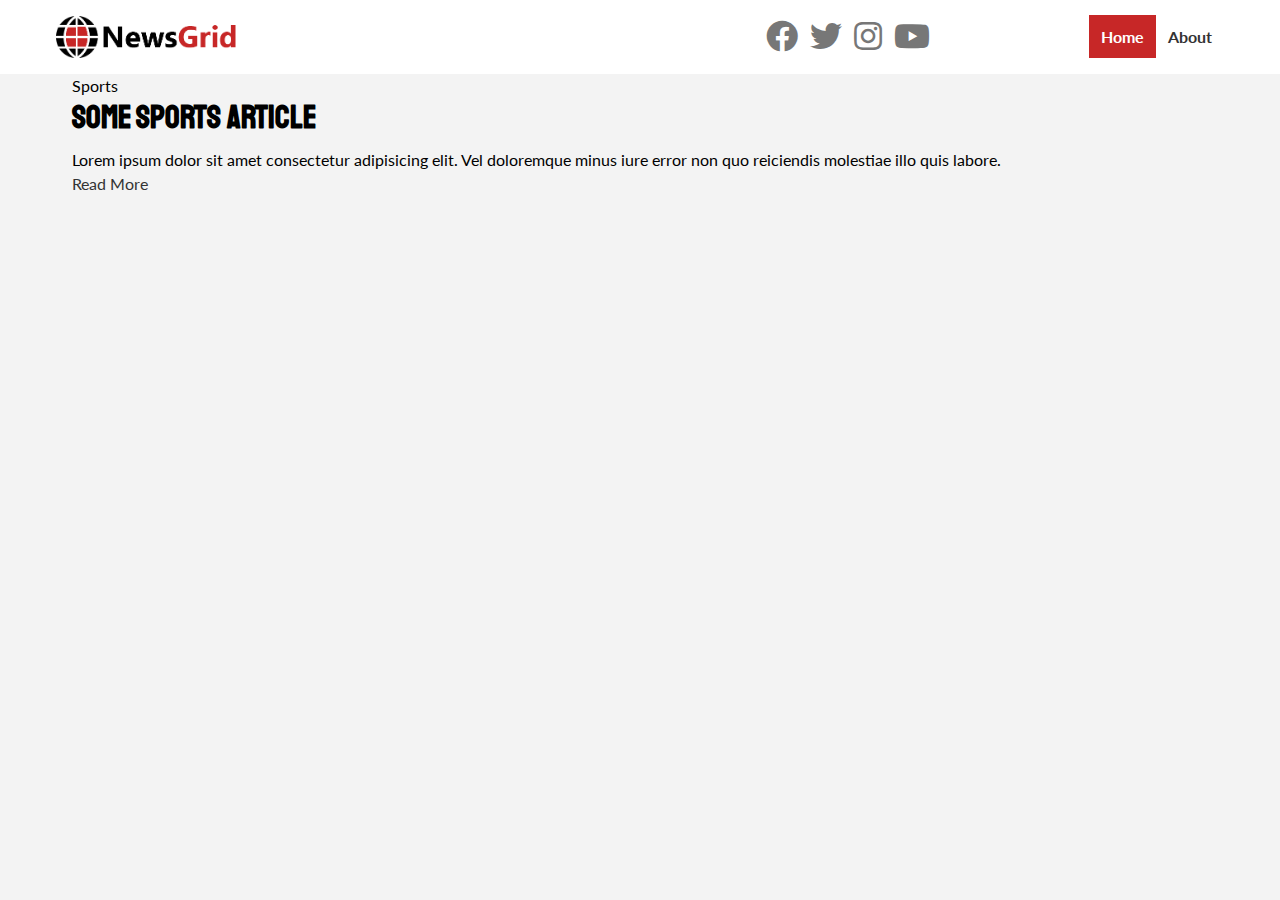
==== index.html @ 65a4193a "added markup for showcase" ====
<!DOCTYPE html>
<html lang="en">
<head>
    <meta charset="UTF-8">
    <meta name="viewport" content="width=device-width, initial-scale=1.0">
    <link rel="stylesheet" href="https://cdnjs.cloudflare.com/ajax/libs/font-awesome/5.13.1/css/all.min.css">
    <link href="https://fonts.googleapis.com/css2?family=Lato&family=Staatliches&display=swap" rel="stylesheet">
    <link rel="stylesheet" href="./styles/styles.css">
    <link rel="stylesheet" media="screen and (max-widt:768px)" href="./styles/mobile.css">
    <link rel="shortcut icon" type="image/x-icon" href="favicon.ico">
    <title>NewsGrid | Best News</title>
</head>
<body>
    <nav id="main-nav">
        <div class="container">
            <img src="images/logo.png" alt="NewsGridLogo" class="logo">
            <div class="social">
                <a href="htttps://facebook.com" target="_blank"><i class="fab fa-facebook fa-2x"></i></a>
                <a href="htttps://facebook.com" target="_blank"><i class="fab fa-twitter fa-2x"></i></a>
                <a href="htttps://facebook.com" target="_blank"><i class="fab fa-instagram fa-2x"></i></a>
                <a href="htttps://facebook.com" target="_blank"><i class="fab fa-youtube fa-2x"></i></a>

            </div>
            <ul>
                <li><a href="index.html" class="current">Home</a></li>
                <li><a href="about.html" >About</a></li>
            </ul>
        </div>

    </nav>
    
    <!-- Showcase -->
    <header id="showcase">
        <div class="container">
            <div class="showcase-container">
                <div class="showcase-content">
                    <div class="category category-sports">Sports</div>
                    <h1>Some Sports Article</h1>
                    <p>Lorem ipsum dolor sit amet consectetur adipisicing elit. Vel doloremque minus iure error non quo reiciendis molestiae illo quis labore.</p>
                    <a href="article.html" class="btn btn-primary">Read More</a>
                </div>
            </div>
        </div>
    </header>
</body>
</html>
---- styles/styles.css ----
:root{
    --primary-color: #c72727;
    --secondary-color: #f99500;
    --light-color: #f3f3f3;
    --dark-color: #333;
    --max-width: 1200px;
}

.category{
    --sports-color: #f99500;
    --ent-color: #a66bb3;
    --tech-color: #009cff;
}

*{
    margin: 0;
    padding: 0;
    box-sizing: border-box;

}

body{
    font-family: 'Lato', sans-serif;
    line-height: 1.5;
    background: var(--light-color);
}

a{
    color: #333;
    text-decoration: none;
}

ul{
    list-style: none;
}

img{
    width: 100%;
}

h1,h2,h3,h4,h5,h6{
    font-family: 'Staatliches', cursive;
    margin-bottom: 0.55rem;
    line-height: 1.3;
}

/* Utilities */

.container{
    max-width: var(--max-width);
    margin: auto;
    padding: 0 2rem;
    overflow: hidden;
}

/* nav */
#main-nav{
    background: #fff;
    position: sticky;
    top: 0;
    z-index: 2;
}

#main-nav .container{
    display: grid;
    grid-template-columns: 6fr 3fr 2fr;
    padding: 1rem;
    align-items: center;
}

/* making logo smaller */
#main-nav .logo{
    width: 180px;
}

#main-nav ul{
    justify-self: end;
    display: flex;
}

#main-nav ul li a{
    padding: 0.75rem;
    font-weight: bold;
}

#main-nav ul li a.current{
    background: var(--primary-color);
    color: #fff;
}

#main-nav ul li a:hover{
    background: var(--light-color);
    color: var(--dark-color);
}

#main-nav .social{
    justify-self: center;
}

#main-nav .social i{
    color:#777;
    margin-right: 0.5rem;
}
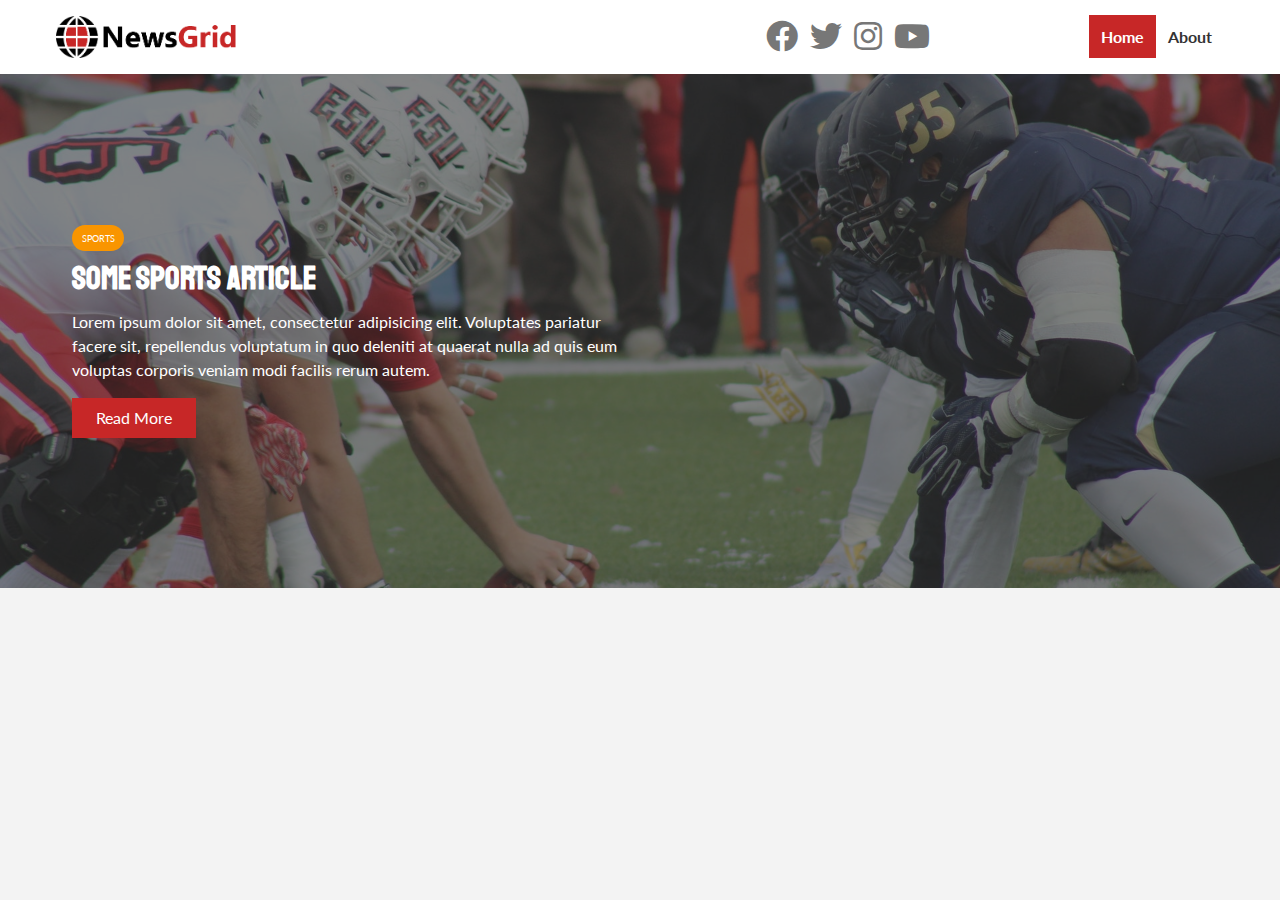
==== commit bc819418: "added styles for showcase" ====
--- a/index.html
+++ b/index.html
@@ -36,7 +36,7 @@
                 <div class="showcase-content">
                     <div class="category category-sports">Sports</div>
                     <h1>Some Sports Article</h1>
-                    <p>Lorem ipsum dolor sit amet consectetur adipisicing elit. Vel doloremque minus iure error non quo reiciendis molestiae illo quis labore.</p>
+                    <p>Lorem ipsum dolor sit amet, consectetur adipisicing elit. Voluptates pariatur facere sit, repellendus voluptatum in quo deleniti at quaerat nulla ad quis eum voluptas corporis veniam modi facilis rerum autem.</p>
                     <a href="article.html" class="btn btn-primary">Read More</a>
                 </div>
             </div>
--- a/styles/styles.css
+++ b/styles/styles.css
@@ -53,6 +53,53 @@
     overflow: hidden;
 }
 
+.category{
+    display: inline-block;
+    color: white;
+    font-size: 0.55rem;
+    text-transform: uppercase;
+    padding: 0.4rem 0.6rem;
+    border-radius: 15px;
+    margin-bottom: 0.5rem;
+}
+
+.category-sports{
+    background: var(--sports-color);
+}
+
+
+.category-ent{
+    background: var(--ent-color);
+}
+
+.category-tech{
+    background: var(--tech-color);
+}
+
+
+.btn{
+    display: inline-block;
+    border: none;
+    background: var(--dark-color);
+    color: #fff;
+    padding: 0.5rem 1.5rem;
+
+}
+
+.btn-light{ background: var(--light-color);}
+.btn-primary{ background: var(--primary-color);}
+.btn-secondary{ background: var(--secondary-color);}
+
+.btn:hover{
+    opacity: 0.8;
+}
+
+.btn-block{
+    display: block;
+    width: 100%;
+    text-align: center;
+}
+
 /* nav */
 #main-nav{
     background: #fff;
@@ -67,6 +114,7 @@
     padding: 1rem;
     align-items: center;
 }
+
 
 /* making logo smaller */
 #main-nav .logo{
@@ -100,4 +148,41 @@
 #main-nav .social i{
     color:#777;
     margin-right: 0.5rem;
-}+}
+
+/* Showcase */
+#showcase{
+    color: #fff;
+    background: #333;
+    padding: 2rem;
+    position: relative;
+
+}
+
+#showcase:before{
+    content: '';
+    background: url('../images/featured.jpg') no-repeat center center/cover;
+    position: absolute;
+    top: 0;
+    left: 0;
+    width: 100%;
+    height: 100%;
+    opacity: 0.4;
+}
+
+#showcase .showcase-container{
+    display: grid;
+    grid-template-columns: repeat(2,1fr);
+    justify-content: center;
+    align-items: center;
+    height: 50vh;
+}
+/* Remove text transparency */
+#showcase .showcase-content{
+    z-index: 1;
+}
+
+#showcase .showcase-content p{
+    margin-bottom: 1rem;
+}
+
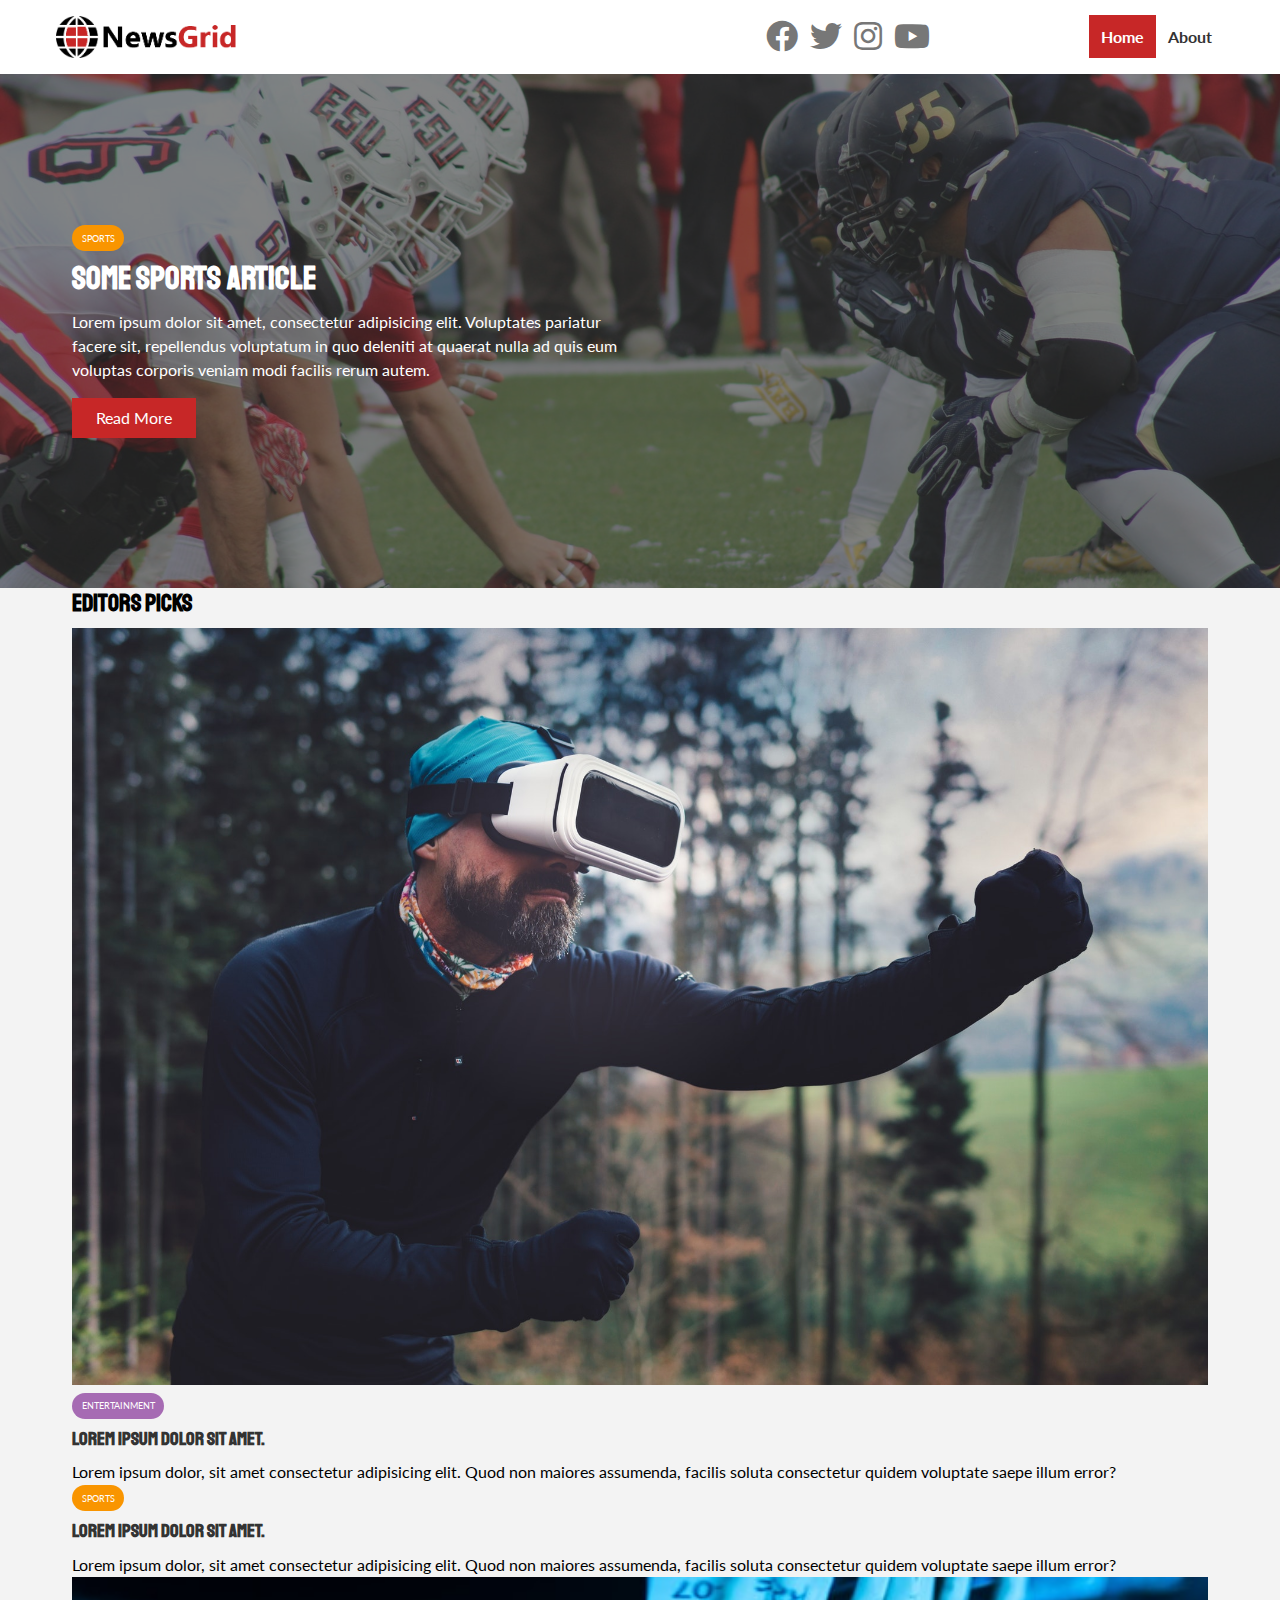
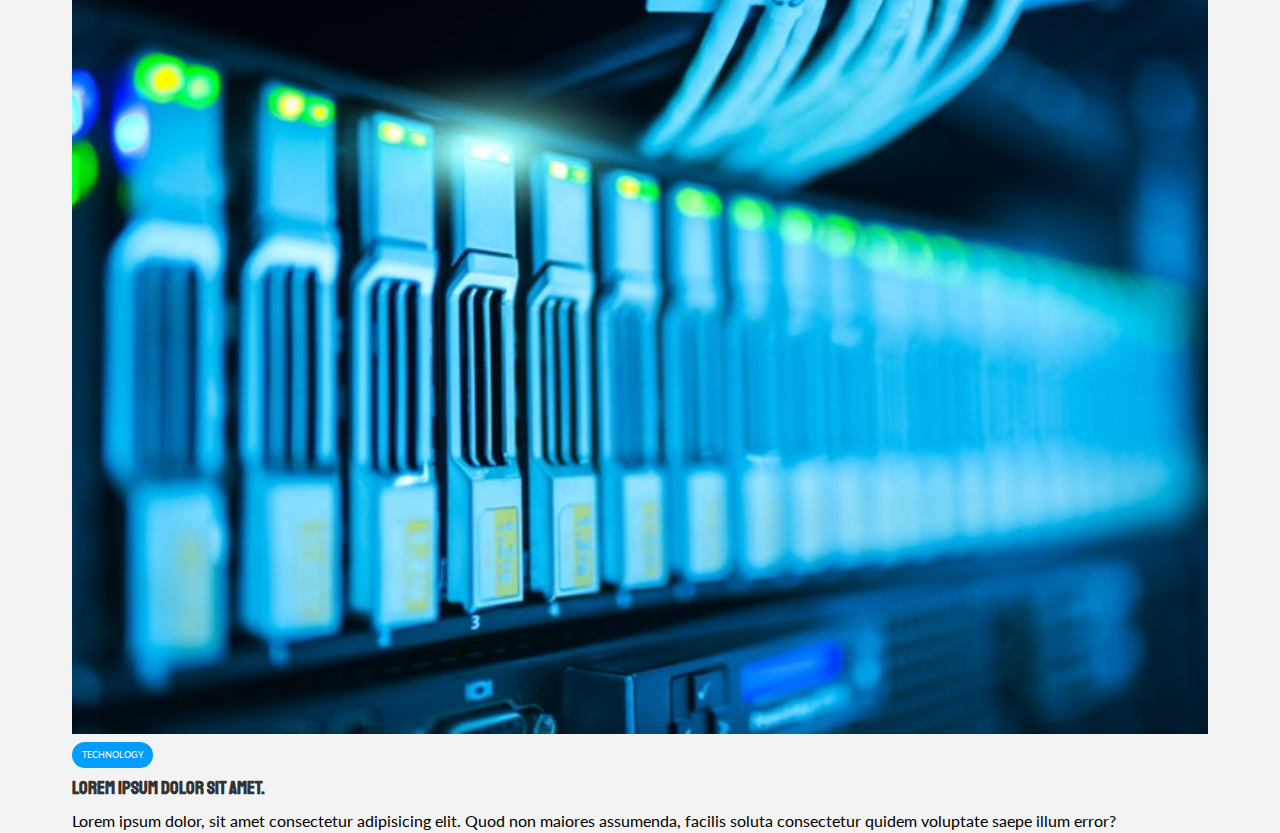
==== commit ffa4cb6f: "Three articles on the index page" ====
--- a/index.html
+++ b/index.html
@@ -42,5 +42,42 @@
             </div>
         </div>
     </header>
+    <!-- Home Articles -->
+    <section id="home-articles" class="py-2">
+        <div class="container">
+            <h2>Editors Picks</h2>
+            <div class="articles-container">
+                <article class="card">
+                    <img src="images/articles/ent1.jpg" alt="">
+                    <div>
+                        <div class="category category-ent">Entertainment</div>
+                            <h3>
+                                <a href="article.html">Lorem ipsum dolor sit amet.</a>
+                            </h3>
+                            <p>Lorem ipsum dolor, sit amet consectetur adipisicing elit. Quod non maiores assumenda, facilis soluta consectetur quidem voluptate saepe illum error?</p>
+                    </div>
+                <!-- Article 2 -->
+                </article>
+                <article class="card">
+                        <div class="category category-sports">Sports</div>
+                            <h3>
+                                <a href="article.html">Lorem ipsum dolor sit amet.</a>
+                            </h3>
+                            <p>Lorem ipsum dolor, sit amet consectetur adipisicing elit. Quod non maiores assumenda, facilis soluta consectetur quidem voluptate saepe illum error?</p>
+                </article>
+                <!-- Article 3 -->
+                </article>
+                <article class="card">
+                        <img src="images/articles/tech1.jpg" alt="">
+                        <div class="category category-tech">Technology</div>
+                            <h3>
+                                <a href="article.html">Lorem ipsum dolor sit amet.</a>
+                            </h3>
+                            <p>Lorem ipsum dolor, sit amet consectetur adipisicing elit. Quod non maiores assumenda, facilis soluta consectetur quidem voluptate saepe illum error?</p>
+                </article>
+                
+            </div>
+        </div>
+    </section>
 </body>
 </html>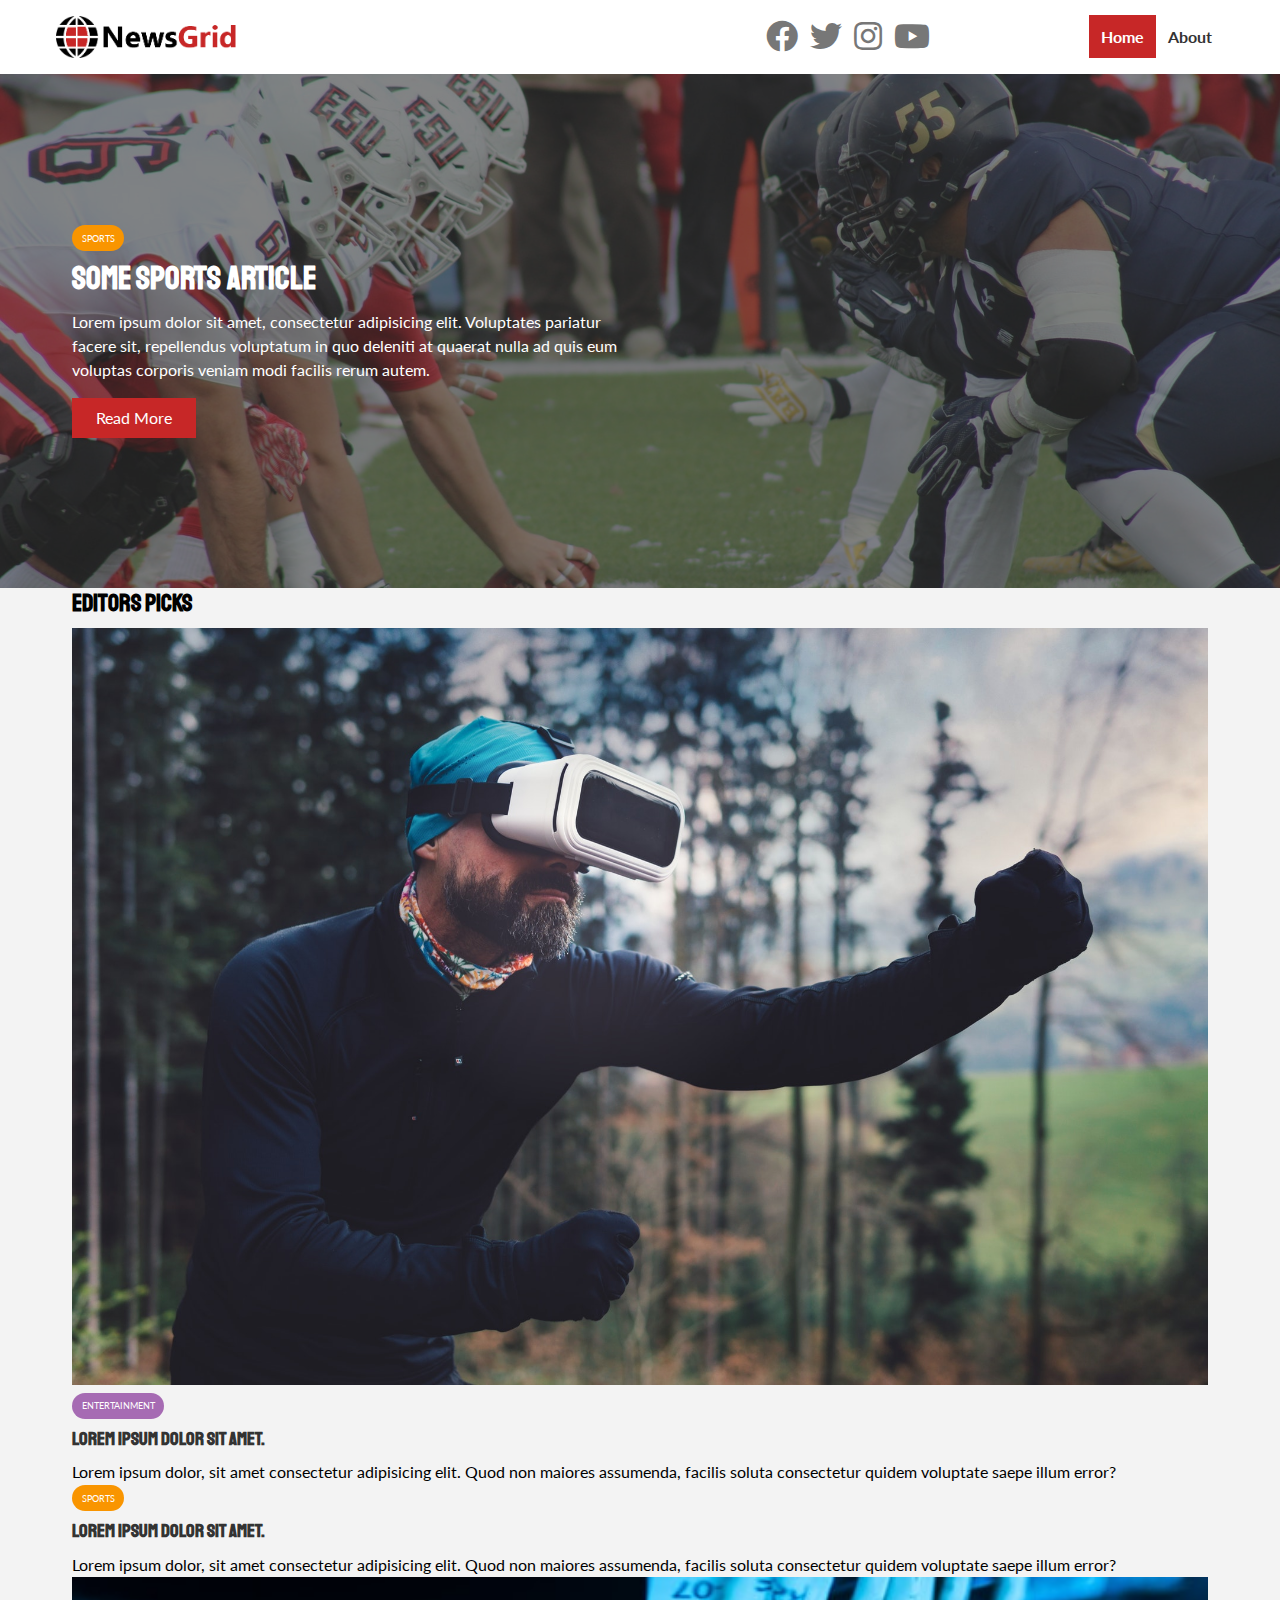
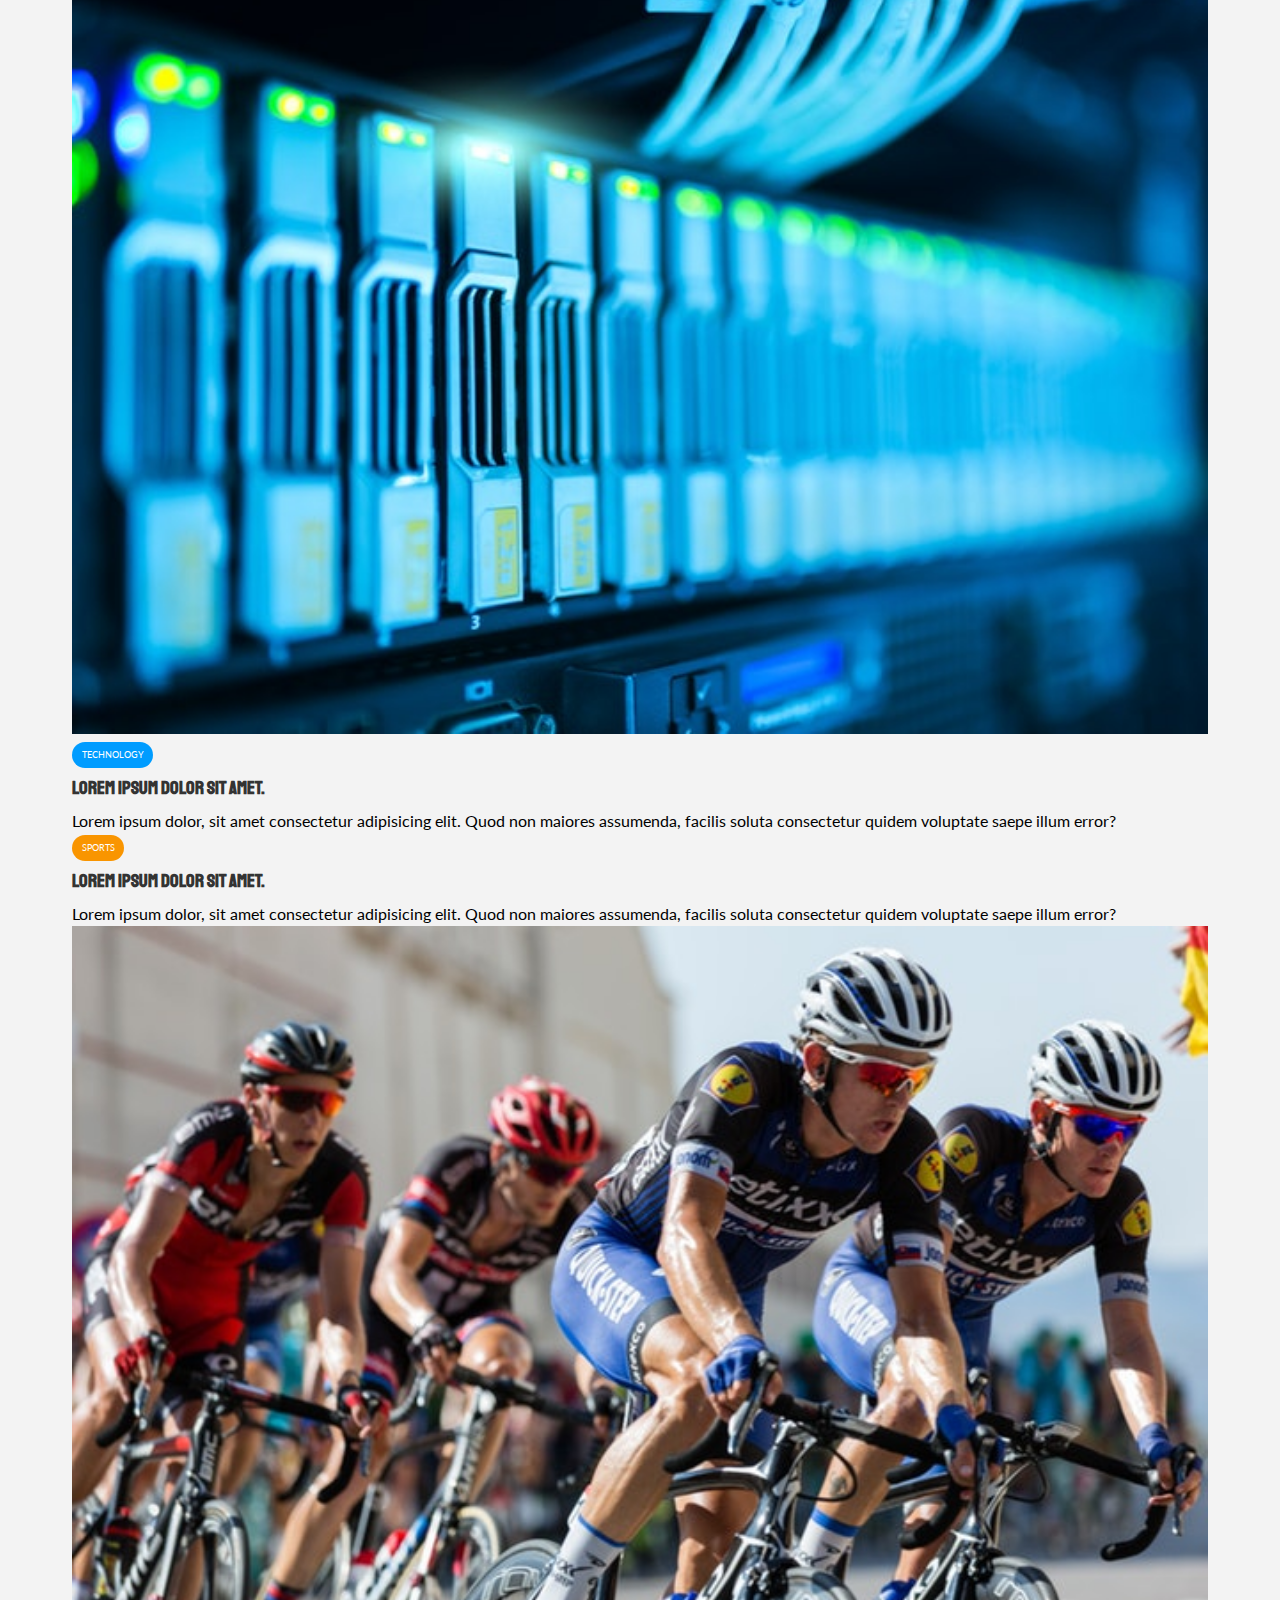
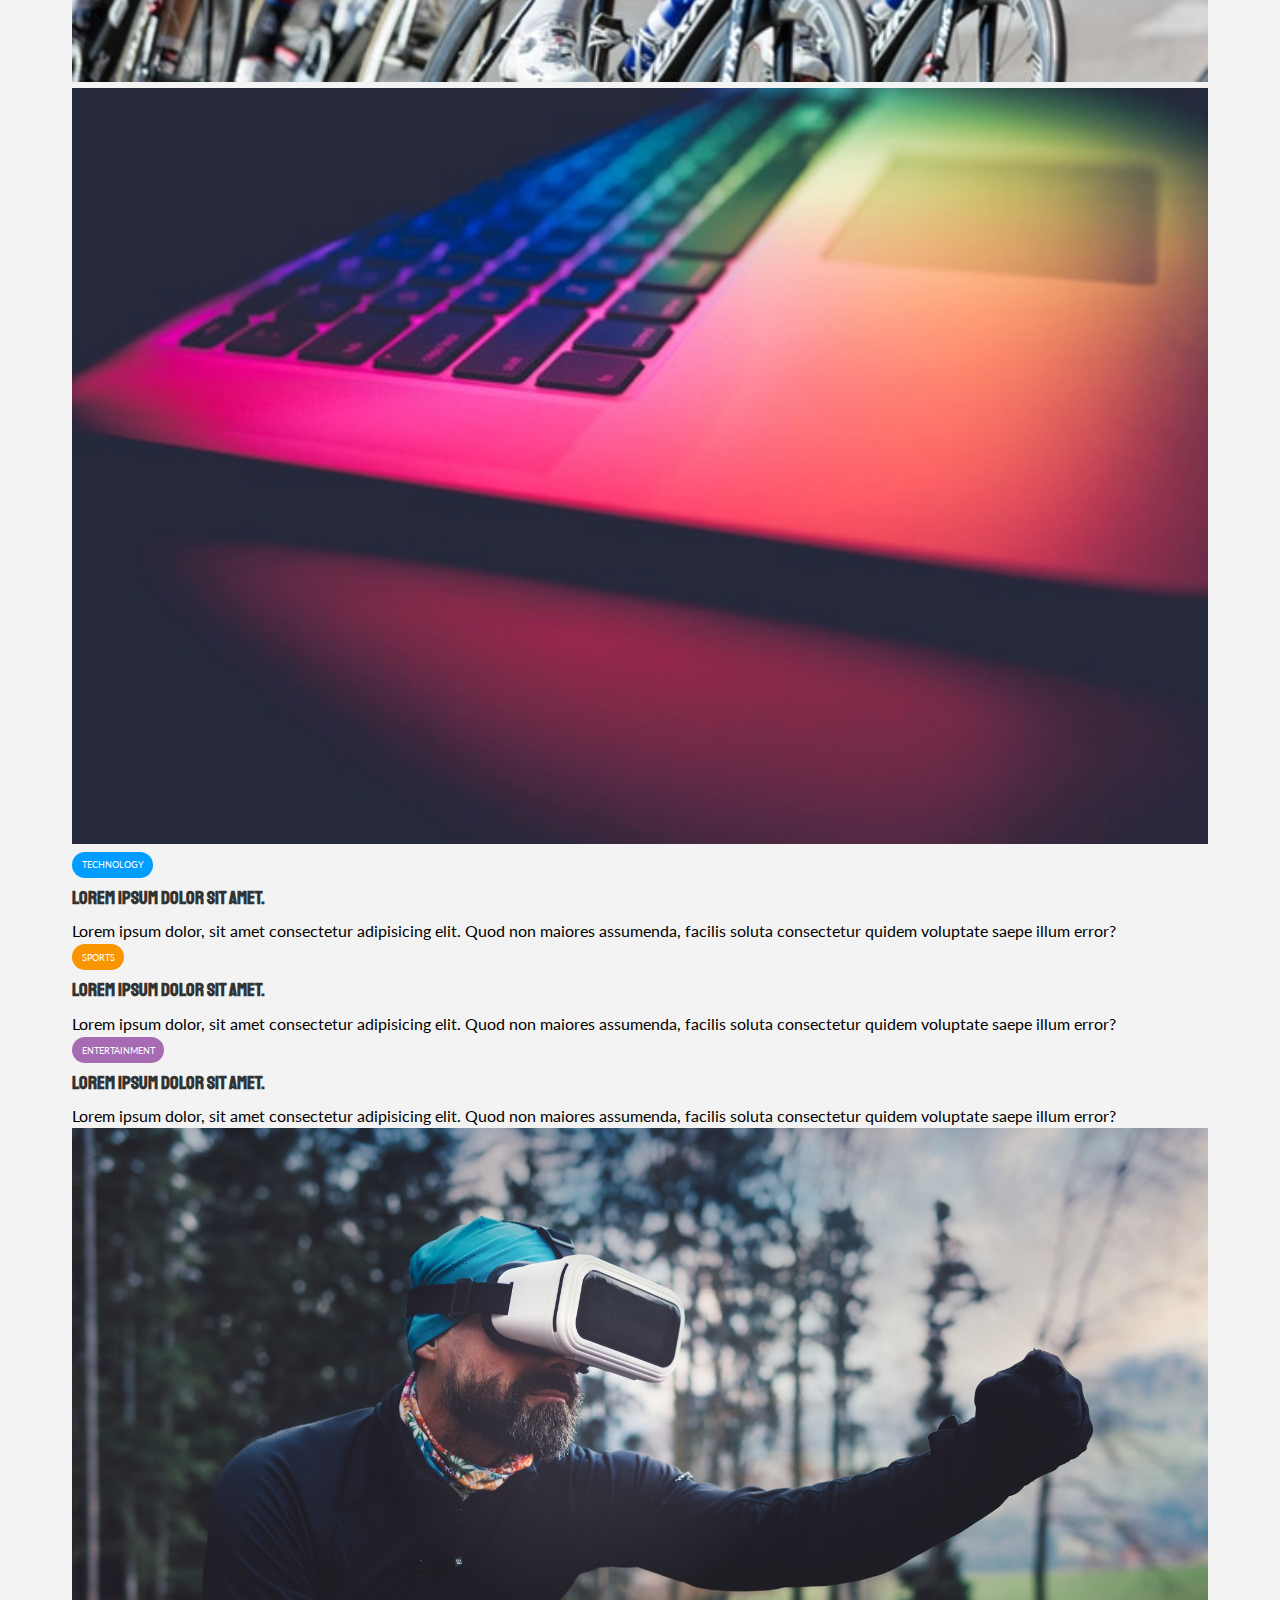
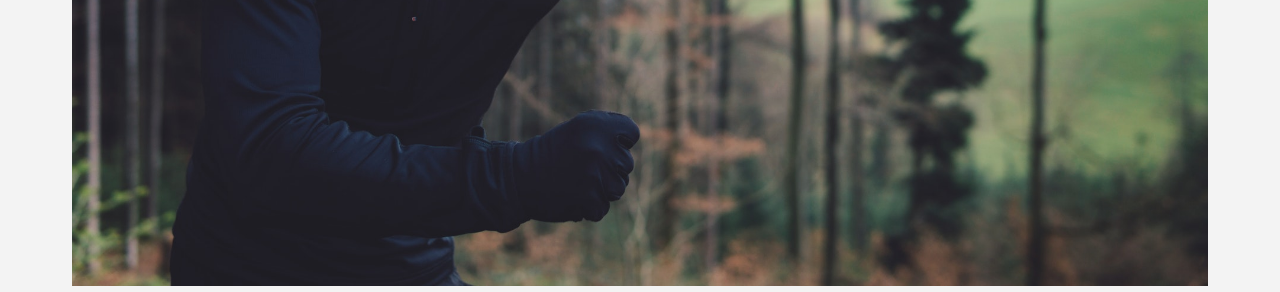
==== commit 36b0762b: "Four articles more on the index page" ====
--- a/index.html
+++ b/index.html
@@ -56,8 +56,8 @@
                             </h3>
                             <p>Lorem ipsum dolor, sit amet consectetur adipisicing elit. Quod non maiores assumenda, facilis soluta consectetur quidem voluptate saepe illum error?</p>
                     </div>
+                </article>
                 <!-- Article 2 -->
-                </article>
                 <article class="card">
                         <div class="category category-sports">Sports</div>
                             <h3>
@@ -75,7 +75,45 @@
                             </h3>
                             <p>Lorem ipsum dolor, sit amet consectetur adipisicing elit. Quod non maiores assumenda, facilis soluta consectetur quidem voluptate saepe illum error?</p>
                 </article>
-                
+                <!-- Article 4 -->
+                </article>
+                <article class="card">
+                        <div class="category category-sports">Sports</div>
+                            <h3>
+                                <a href="article.html">Lorem ipsum dolor sit amet.</a>
+                            </h3>
+                            <p>Lorem ipsum dolor, sit amet consectetur adipisicing elit. Quod non maiores assumenda, facilis soluta consectetur quidem voluptate saepe illum error?</p>
+                        <img src="images/articles/sports1.jpg" alt="">
+                </article>
+                <!-- Article 5 -->
+            </article>
+            <article class="card">
+                    <img src="images/articles/tech2.jpg" alt="">
+                    <div class="category category-tech">Technology</div>
+                        <h3>
+                            <a href="article.html">Lorem ipsum dolor sit amet.</a>
+                        </h3>
+                        <p>Lorem ipsum dolor, sit amet consectetur adipisicing elit. Quod non maiores assumenda, facilis soluta consectetur quidem voluptate saepe illum error?</p>
+            </article>
+            <!-- Article 6 -->
+            <article class="card">
+                <div class="category category-sports">Sports</div>
+                    <h3>
+                        <a href="article.html">Lorem ipsum dolor sit amet.</a>
+                    </h3>
+                    <p>Lorem ipsum dolor, sit amet consectetur adipisicing elit. Quod non maiores assumenda, facilis soluta consectetur quidem voluptate saepe illum error?</p>
+            </article>
+            <!-- Article 7 -->
+            <article class="card">
+                <div>
+                    <div class="category category-ent">Entertainment</div>
+                        <h3>
+                            <a href="article.html">Lorem ipsum dolor sit amet.</a>
+                        </h3>
+                        <p>Lorem ipsum dolor, sit amet consectetur adipisicing elit. Quod non maiores assumenda, facilis soluta consectetur quidem voluptate saepe illum error?</p>
+                </div>
+                <img src="images/articles/ent1.jpg" alt="">
+            </article>
             </div>
         </div>
     </section>
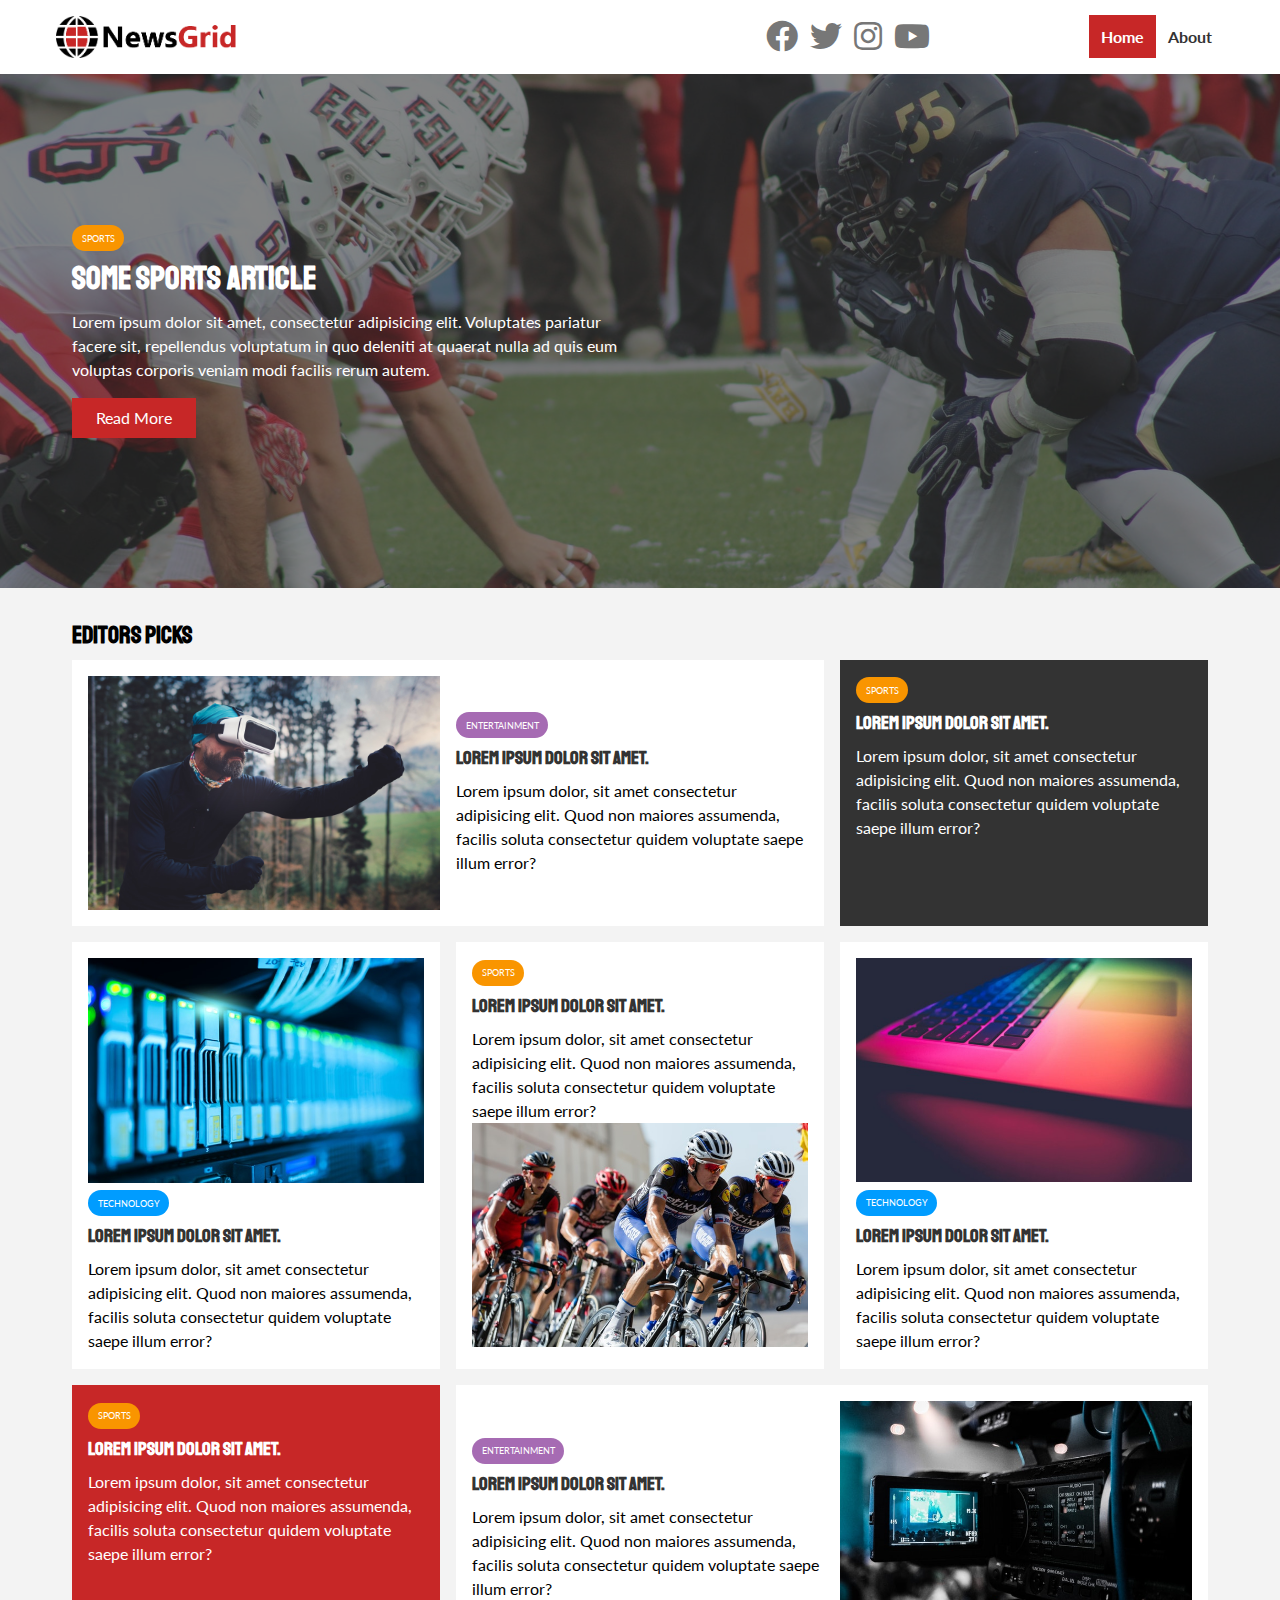
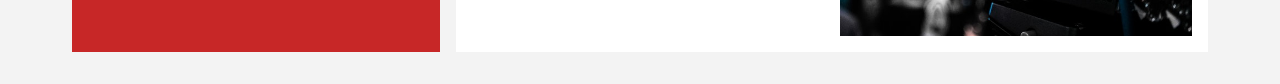
==== commit 5d1b3a88: "Added styles for articles" ====
--- a/index.html
+++ b/index.html
@@ -58,7 +58,7 @@
                     </div>
                 </article>
                 <!-- Article 2 -->
-                <article class="card">
+                <article class="card bg-dark ">
                         <div class="category category-sports">Sports</div>
                             <h3>
                                 <a href="article.html">Lorem ipsum dolor sit amet.</a>
@@ -96,7 +96,7 @@
                         <p>Lorem ipsum dolor, sit amet consectetur adipisicing elit. Quod non maiores assumenda, facilis soluta consectetur quidem voluptate saepe illum error?</p>
             </article>
             <!-- Article 6 -->
-            <article class="card">
+            <article class="card bg-primary" >
                 <div class="category category-sports">Sports</div>
                     <h3>
                         <a href="article.html">Lorem ipsum dolor sit amet.</a>
@@ -112,7 +112,7 @@
                         </h3>
                         <p>Lorem ipsum dolor, sit amet consectetur adipisicing elit. Quod non maiores assumenda, facilis soluta consectetur quidem voluptate saepe illum error?</p>
                 </div>
-                <img src="images/articles/ent1.jpg" alt="">
+                <img src="images/articles/ent2.jpg" alt="">
             </article>
             </div>
         </div>
--- a/styles/styles.css
+++ b/styles/styles.css
@@ -99,6 +99,45 @@
     width: 100%;
     text-align: center;
 }
+
+.card{
+    background: #fff;
+    padding: 1rem;
+}
+
+.bg-dark{
+    background: var(--dark-color);
+    color: #fff;
+}
+.bg-primary{
+    background: var(--primary-color);
+    color: #fff;
+}
+.bg-secondary{
+    background: var(--secondary-color);
+    color: #fff;
+}
+
+.bg-dark h1,
+.bg-dark h2,
+.bg-dark h3,
+.bg-dark a,
+.bg-primary h1,
+.bg-primary h2,
+.bg-primary h3,
+.bg-primary a,
+.bg-secondary h1,
+.bg-secondary h2,
+.bg-secondary h3,
+.bg-secondary a
+{color: #fff;}
+
+.py-1{padding: 1.5rem 0;}
+.py-2{padding: 2rem 0;}
+.py-3{padding: 3rem 0;}
+.p-1{padding: 1.5rem;}
+.p-2{padding: 2rem;}
+.p-3{padding: 3rem;}
 
 /* nav */
 #main-nav{
@@ -186,3 +225,23 @@
     margin-bottom: 1rem;
 }
 
+/* Home Articles*/
+#home-articles .articles-container{
+    display: grid;
+    grid-template-columns: repeat(3,1fr);
+    grid-gap: 1rem;
+}
+
+#home-articles .articles-container > *:first-child,
+#home-articles .articles-container > *:last-child {
+    display: grid;
+    grid-template-columns: repeat(2,1fr);
+    grid-gap: 1rem;
+    align-items: center;
+    grid-column: 1/span 2;
+    
+}
+
+#home-articles .articles-container > *:last-child{
+    grid-column: 2/span 2;
+}
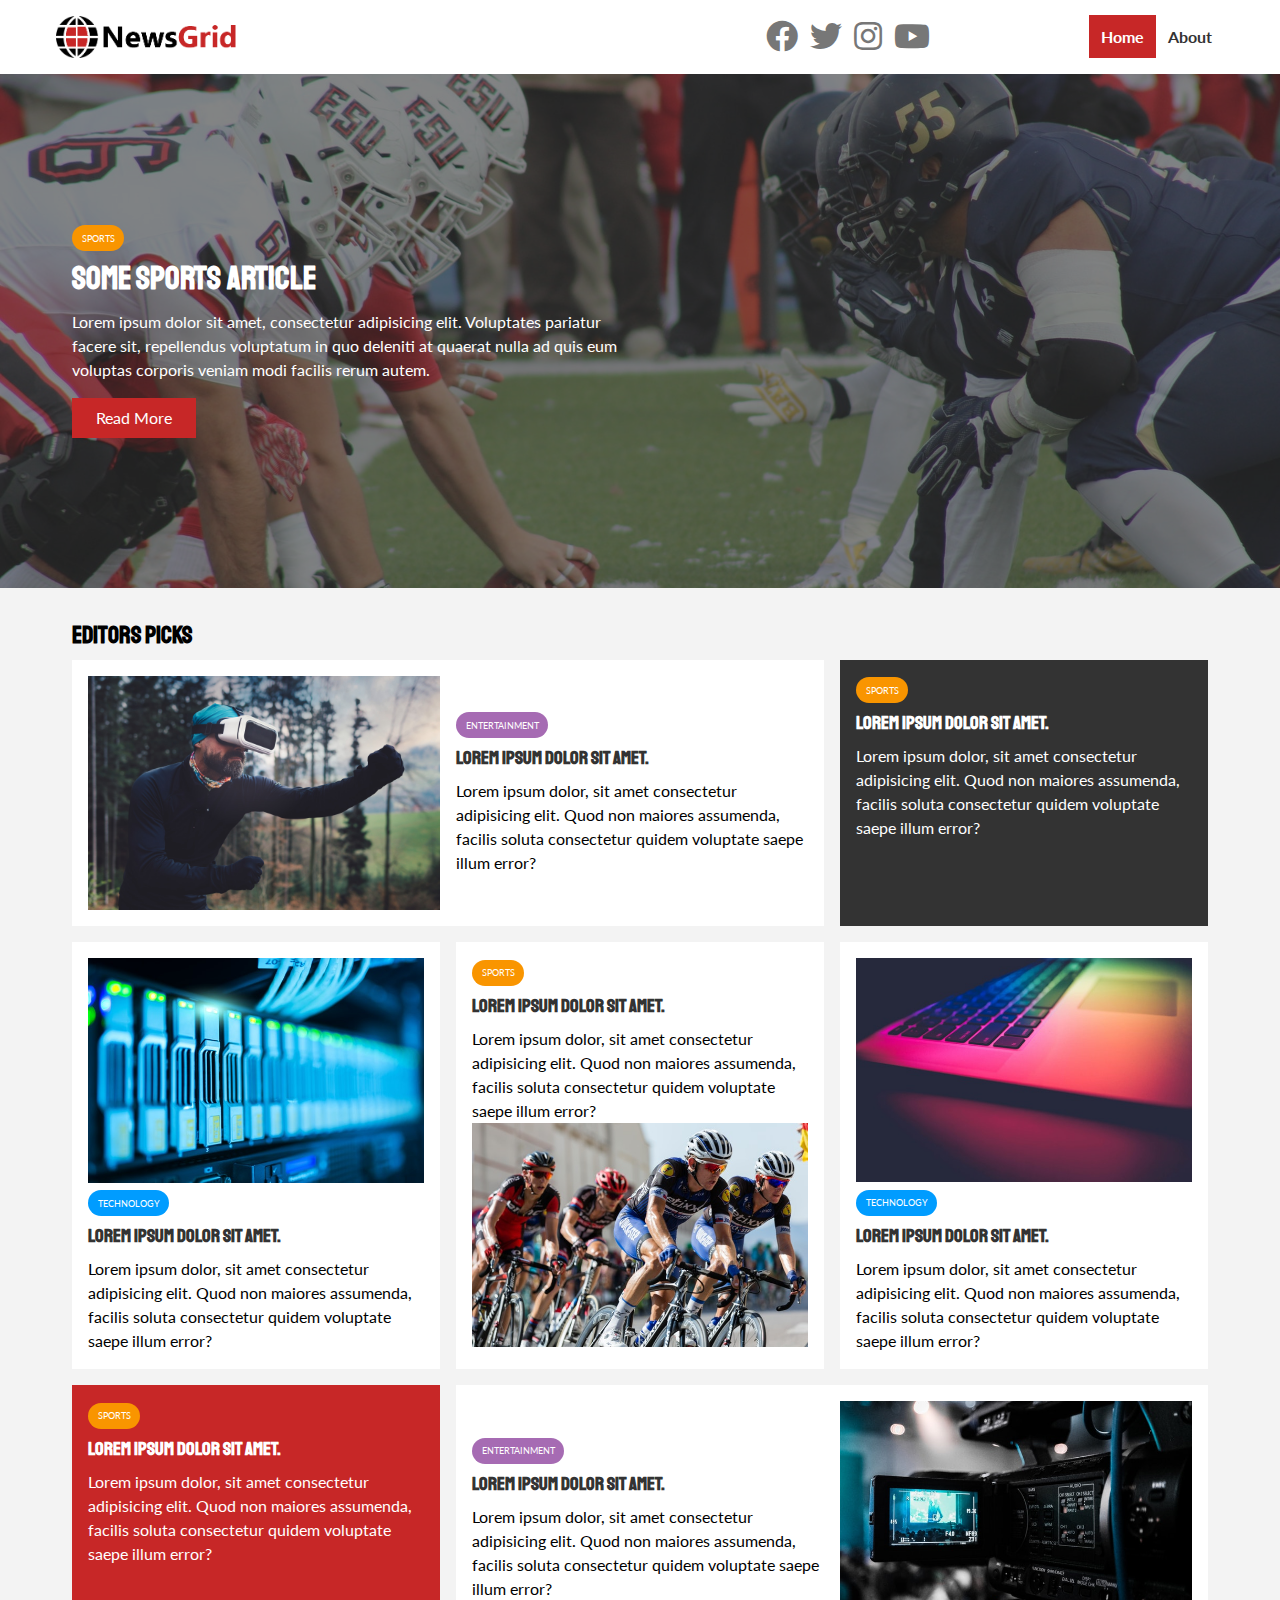
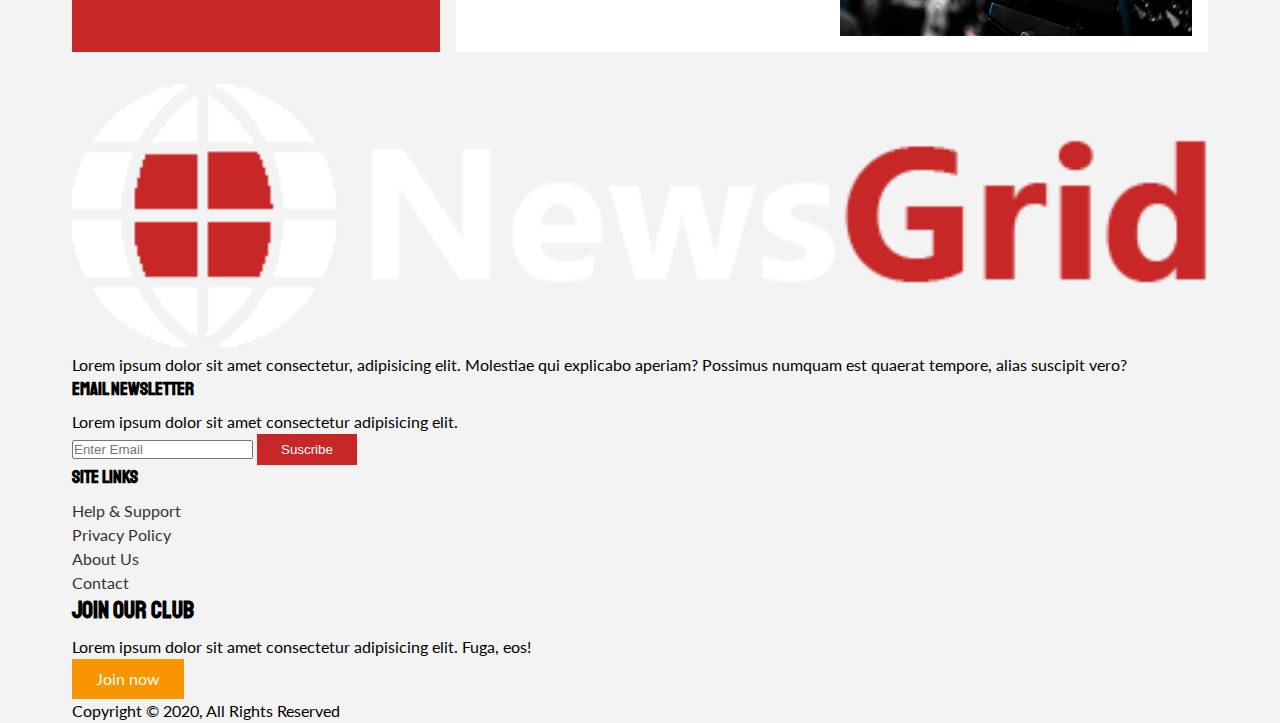
==== commit 34230fe8: "Added markup for footer" ====
--- a/index.html
+++ b/index.html
@@ -117,5 +117,42 @@
             </div>
         </div>
     </section>
+    <!-- Footer -->
+    <footer id="main-footer">
+        <div class="container footer-container">
+            <div>
+                <img src="images/logo_light.png" alt="news">
+                <p>Lorem ipsum dolor sit amet consectetur, adipisicing elit. Molestiae qui explicabo aperiam? Possimus numquam est quaerat tempore, alias suscipit vero?</p>
+
+            </div>
+            <div>
+                <h3>Email Newsletter</h3>
+                <p>Lorem ipsum dolor sit amet consectetur adipisicing elit.</p>
+                <form action="">
+                    <input type="email" placeholder="Enter Email">
+                    <input type="submit" value="Suscribe" class="btn btn-primary">
+                </form>
+            </div>
+            <div>
+                <h3>Site Links</h3>
+                <ul>
+                    <li><a href="#">Help & Support</a></li>
+                    <li><a href="#">Privacy Policy</a></li>
+                    <li><a href="#">About Us</a></li>
+                    <li><a href="#">Contact</a></li>
+                </ul>
+            </div>
+            <div>
+                <h2>Join Our Club</h2>
+                <p>Lorem ipsum dolor sit amet consectetur adipisicing elit. Fuga, eos!</p>
+                <a href="#" class="btn btn-secondary">Join now</a>
+            </div>
+            <div>
+                <p>
+                    Copyright © 2020, All Rights Reserved
+                </p>
+            </div>
+        </div>
+    </footer>
 </body>
 </html>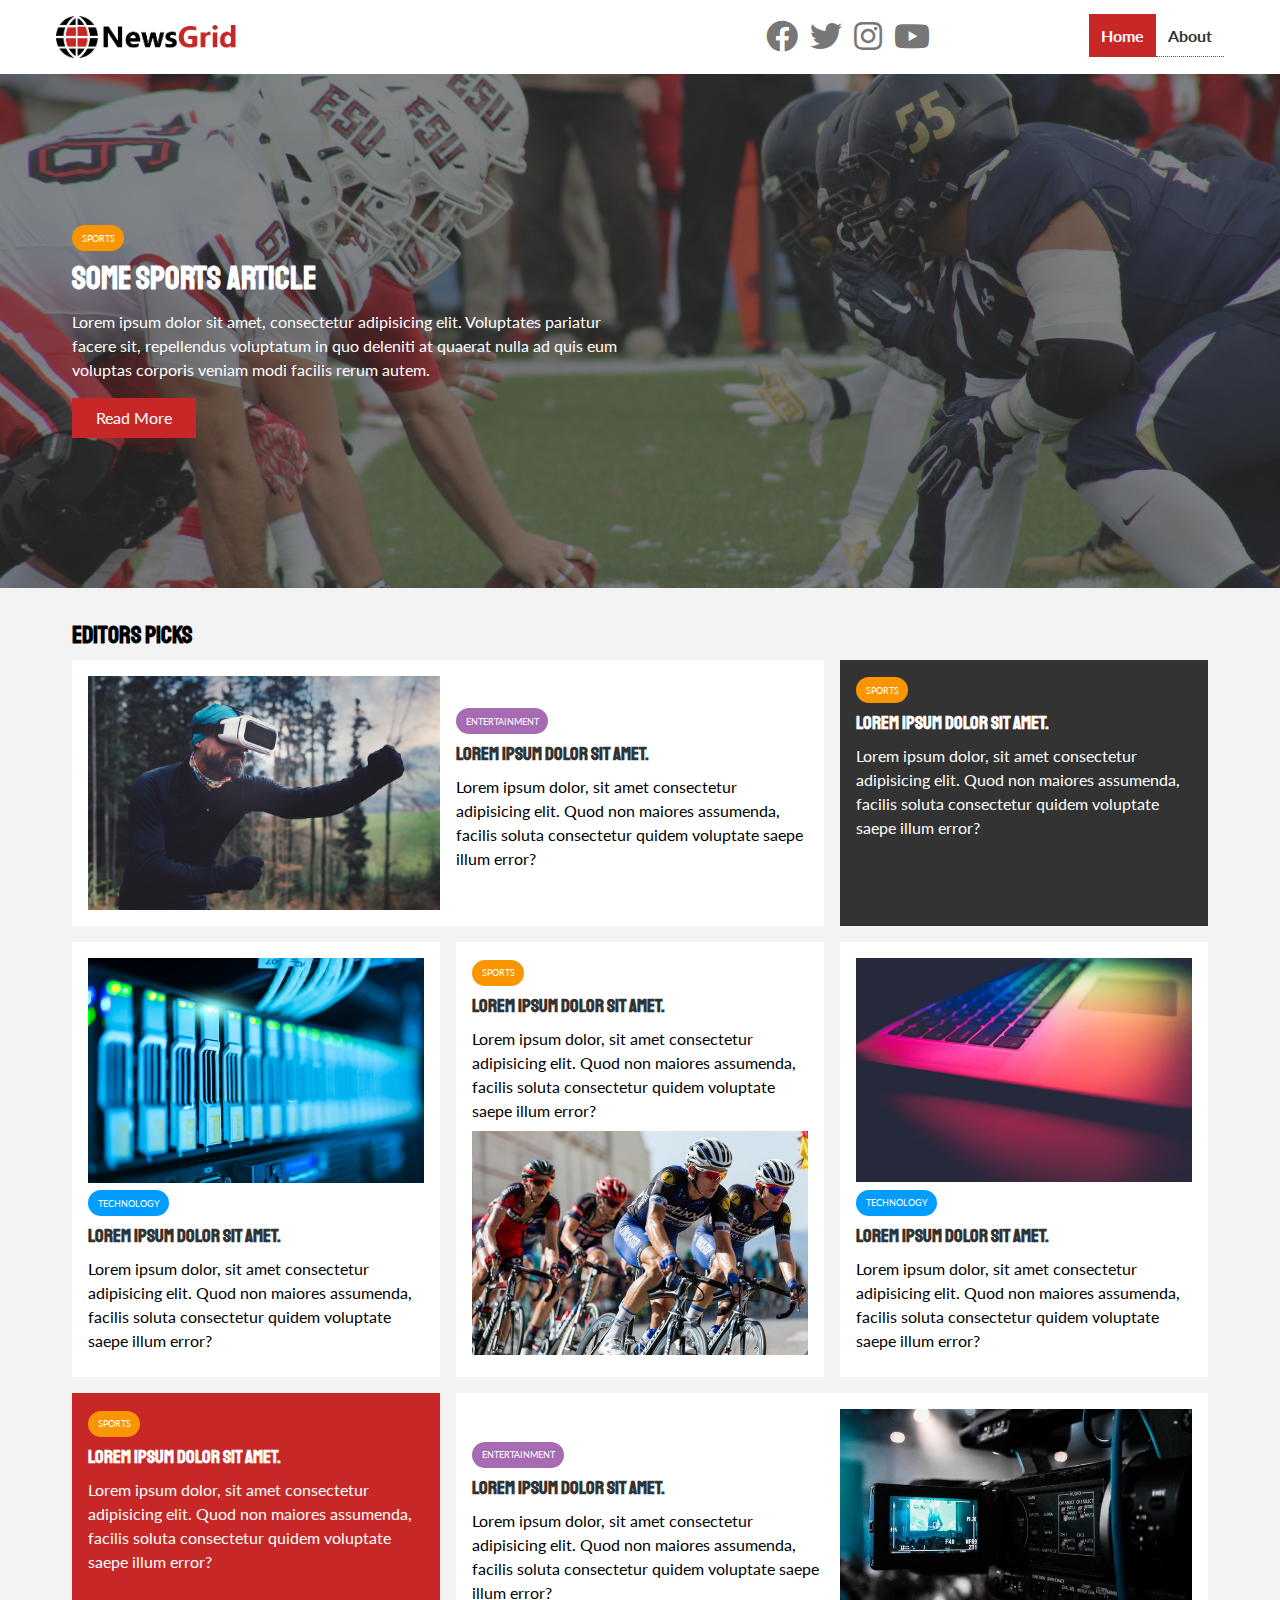
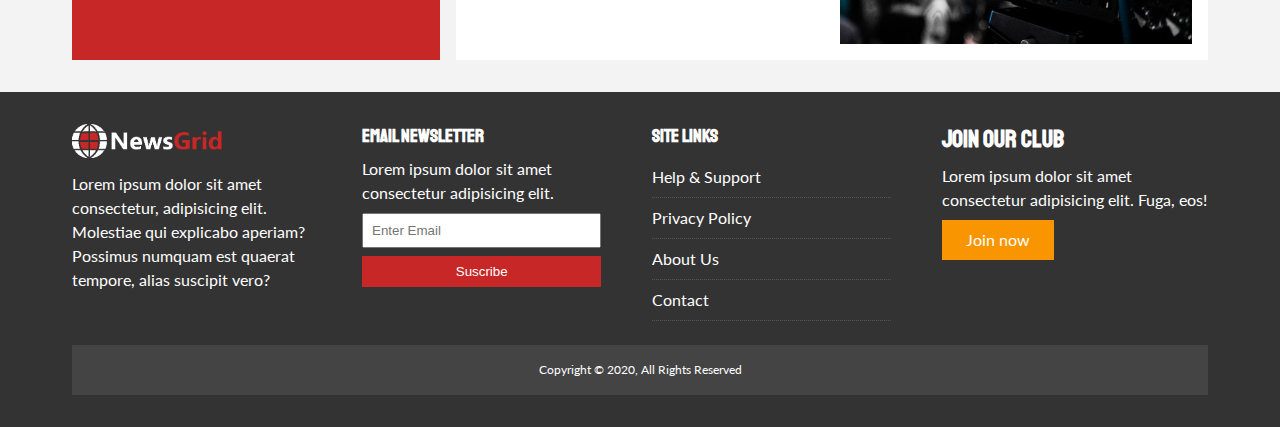
==== commit a063eade: "Added styles for form and site links" ====
--- a/index.html
+++ b/index.html
@@ -118,7 +118,7 @@
         </div>
     </section>
     <!-- Footer -->
-    <footer id="main-footer">
+    <footer id="main-footer" class="py-2">
         <div class="container footer-container">
             <div>
                 <img src="images/logo_light.png" alt="news">
--- a/styles/styles.css
+++ b/styles/styles.css
@@ -32,6 +32,10 @@
 
 ul{
     list-style: none;
+}
+
+p{
+    margin: 0.5rem 0;
 }
 
 img{
@@ -155,6 +159,16 @@
 }
 
 
+ul li{ 
+    padding: 0.5rem 0;
+    border-bottom: #555 dotted 1px;
+    width: 90%;
+}
+
+ul li a:hover{
+    color: var(--primary-color) !important;
+}
+
 /* making logo smaller */
 #main-nav .logo{
     width: 180px;
@@ -245,3 +259,42 @@
 #home-articles .articles-container > *:last-child{
     grid-column: 2/span 2;
 }
+
+/* Footer */
+#main-footer{
+    background: var(--dark-color);
+    color: #fff;
+}
+
+#main-footer img{
+    width: 150px;
+}
+
+#main-footer a{
+    color: #fff;
+}
+
+#main-footer .footer-container{
+    display: grid;
+    grid-template-columns: repeat(4,1fr);
+    grid-gap: 1.5rem;
+}
+
+#main-footer .footer-container > *:last-child{
+    background: #444;
+    grid-column: 1/span 4;
+    padding: 0.5rem;
+    text-align: center;
+    font-size: 0.75rem;
+}
+
+/* Form on footer */
+#main-footer .footer-container input[type='email'] {
+    width: 90%;
+    padding: 0.5rem;
+    margin-bottom: 0.5rem;
+}
+
+#main-footer .footer-container input[type='submit']{
+    width: 90%;
+}